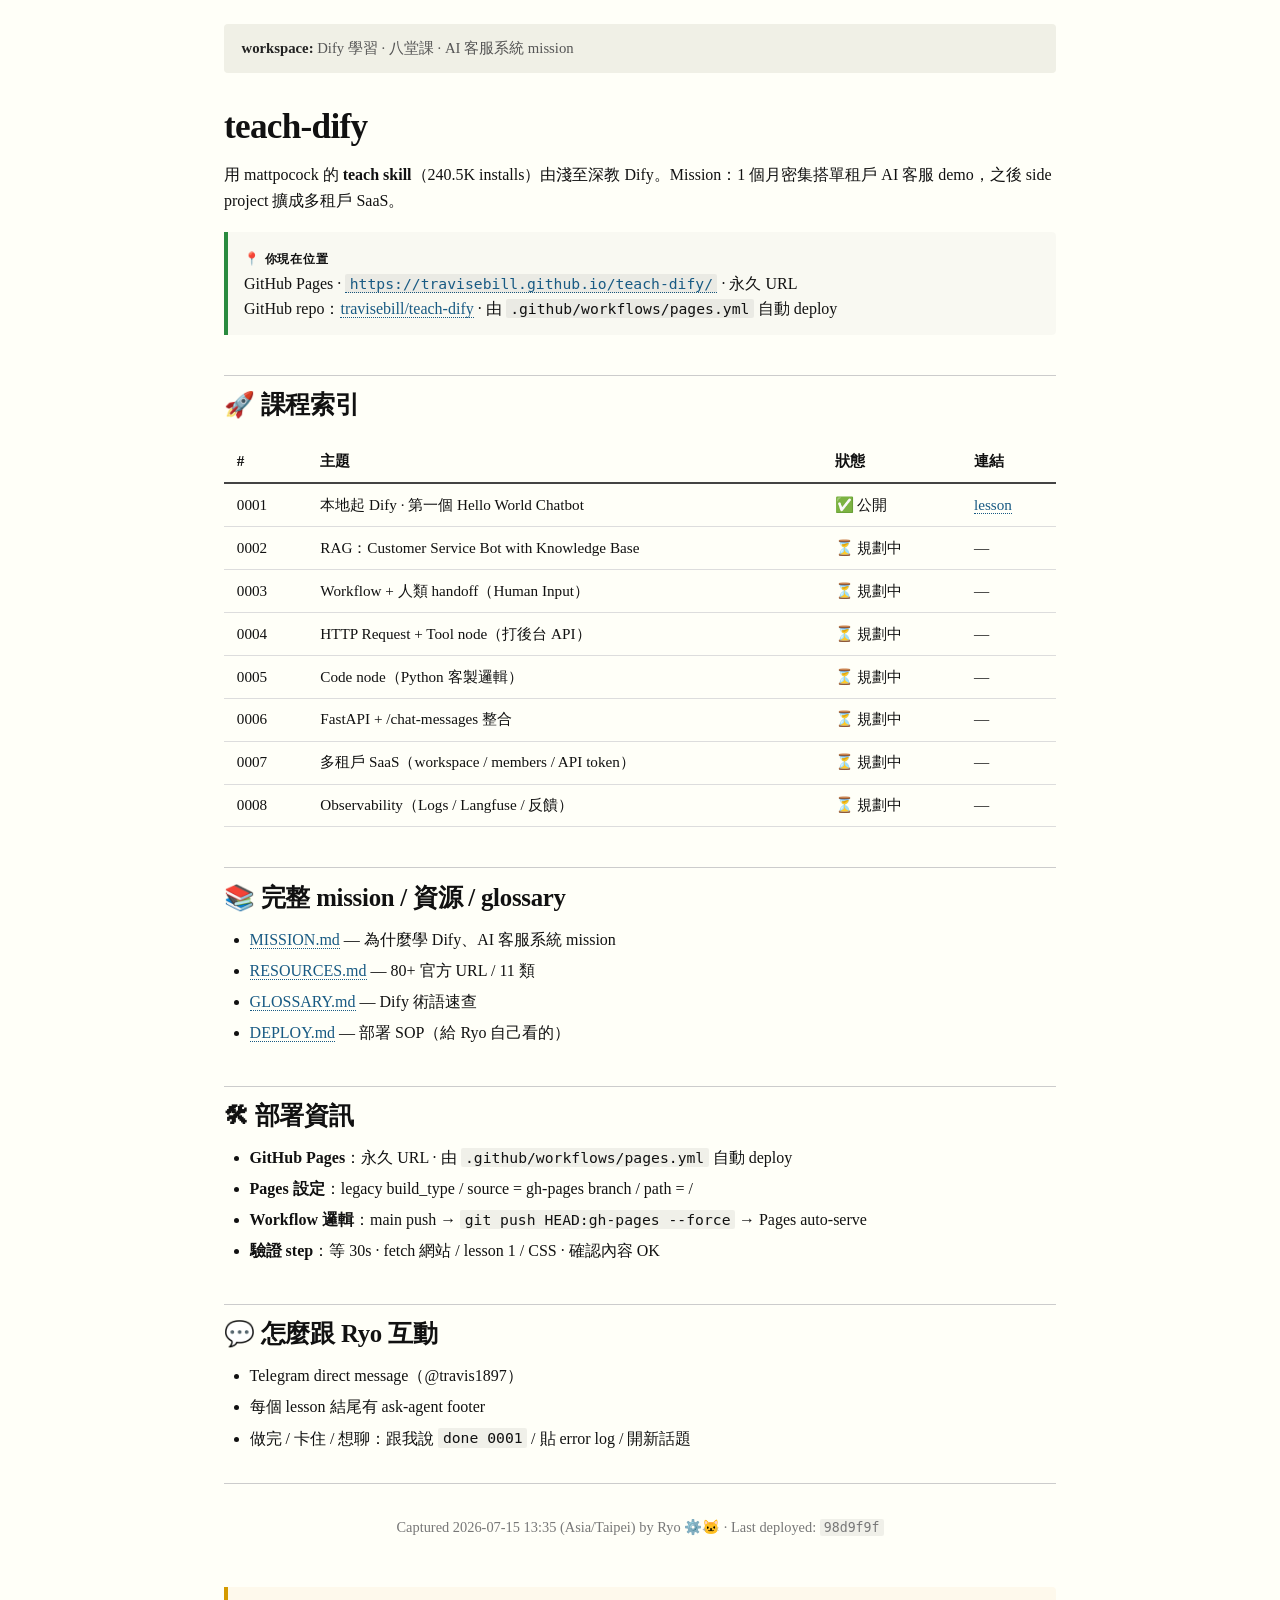
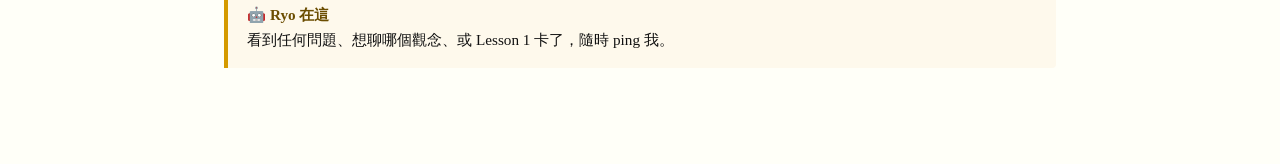
==== index.html @ ba3ce83f "deploy: index.html hub + DEPLOY.md documents GitHub Pages active - index.html: lesson index + missio" ====
<!DOCTYPE html>
<html lang="zh-Hant">
<head>
<meta charset="UTF-8" />
<meta name="viewport" content="width=device-width, initial-scale=1" />
<title>teach-dify — Dify 學習 workspace</title>
<link rel="stylesheet" href="assets/style.css" />
</head>
<body>

<header class="lesson-mission-banner">
  <strong>workspace:</strong> Dify 學習 · 八堂課 · AI 客服系統 mission
</header>

<h1>teach-dify</h1>

<p>用 mattpocock 的 <strong>teach skill</strong>（240.5K installs）由淺至深教 Dify。Mission：1 個月密集搭單租戶 AI 客服 demo，之後 side project 擴成多租戶 SaaS。</p>

<p class="callout win">
<span class="label">📍 你現在位置</span><br>
GitHub Pages · <a href="https://travisebill.github.io/teach-dify/"><code>https://travisebill.github.io/teach-dify/</code></a> · 永久 URL<br>
GitHub repo：<a href="https://github.com/travisebill/teach-dify">travisebill/teach-dify</a> · 由 <code>.github/workflows/pages.yml</code> 自動 deploy
</p>

<h2>🚀 課程索引</h2>

<table>
<thead>
<tr><th>#</th><th>主題</th><th>狀態</th><th>連結</th></tr>
</thead>
<tbody>
<tr>
  <td>0001</td>
  <td>本地起 Dify · 第一個 Hello World Chatbot</td>
  <td>✅ 公開</td>
  <td><a href="lessons/0001-self-host-and-hello-world-chatbot.html">lesson</a></td>
</tr>
<tr>
  <td>0002</td>
  <td>RAG：Customer Service Bot with Knowledge Base</td>
  <td>⏳ 規劃中</td>
  <td>—</td>
</tr>
<tr>
  <td>0003</td>
  <td>Workflow + 人類 handoff（Human Input）</td>
  <td>⏳ 規劃中</td>
  <td>—</td>
</tr>
<tr>
  <td>0004</td>
  <td>HTTP Request + Tool node（打後台 API）</td>
  <td>⏳ 規劃中</td>
  <td>—</td>
</tr>
<tr>
  <td>0005</td>
  <td>Code node（Python 客製邏輯）</td>
  <td>⏳ 規劃中</td>
  <td>—</td>
</tr>
<tr>
  <td>0006</td>
  <td>FastAPI + /chat-messages 整合</td>
  <td>⏳ 規劃中</td>
  <td>—</td>
</tr>
<tr>
  <td>0007</td>
  <td>多租戶 SaaS（workspace / members / API token）</td>
  <td>⏳ 規劃中</td>
  <td>—</td>
</tr>
<tr>
  <td>0008</td>
  <td>Observability（Logs / Langfuse / 反饋）</td>
  <td>⏳ 規劃中</td>
  <td>—</td>
</tr>
</tbody>
</table>

<h2>📚 完整 mission / 資源 / glossary</h2>

<ul>
  <li><a href="MISSION.md">MISSION.md</a> — 為什麼學 Dify、AI 客服系統 mission</li>
  <li><a href="RESOURCES.md">RESOURCES.md</a> — 80+ 官方 URL / 11 類</li>
  <li><a href="reference/GLOSSARY.md">GLOSSARY.md</a> — Dify 術語速查</li>
  <li><a href="DEPLOY.md">DEPLOY.md</a> — 部署 SOP（給 Ryo 自己看的）</li>
</ul>

<h2>🛠 部署資訊</h2>
<ul>
  <li><strong>GitHub Pages</strong>：永久 URL · 由 <code>.github/workflows/pages.yml</code> 自動 deploy</li>
  <li><strong>Pages 設定</strong>：legacy build_type / source = gh-pages branch / path = /</li>
  <li><strong>Workflow 邏輯</strong>：main push → <code>git push HEAD:gh-pages --force</code> → Pages auto-serve</li>
  <li><strong>驗證 step</strong>：等 30s · fetch 網站 / lesson 1 / CSS · 確認內容 OK</li>
</ul>

<h2>💬 怎麼跟 Ryo 互動</h2>
<ul>
  <li>Telegram direct message（@travis1897）</li>
  <li>每個 lesson 結尾有 ask-agent footer</li>
  <li>做完 / 卡住 / 想聊：跟我說 <code>done 0001</code> / 貼 error log / 開新話題</li>
</ul>

<hr>

<p style="text-align: center; color: #777; font-size: 0.9em;">
Captured 2026-07-15 13:35 (Asia/Taipei) by Ryo ⚙️🐱 ·
Last deployed: <code>98d9f9f</code>
</p>

<footer class="ask-agent">
<strong>🤖 Ryo 在這</strong><br>
看到任何問題、想聊哪個觀念、或 Lesson 1 卡了，隨時 ping 我。
</footer>

</body>
</html>
---- assets/style.css ----
/* Tufte-inspired shared stylesheet for Dify teach-dify lessons
   Designed for clean reading + printing. Lessons link this once at top. */

/* ---------- Reset & base ---------- */
* { box-sizing: border-box; }
html { font-size: 16px; }
body {
  font-family: "ETBembo", "Palatino Linotype", "Palatino", Georgia, serif;
  line-height: 1.6;
  color: #111;
  background: #fffff8;
  max-width: 880px;
  margin: 0 auto;
  padding: 2.5rem 1.5rem 6rem;
  counter-reset: footnote;
}

/* ---------- Headings ---------- */
h1, h2, h3, h4 {
  font-weight: 700;
  line-height: 1.25;
  margin: 1.6rem 0 0.8rem;
  letter-spacing: -0.01em;
}
h1 {
  font-size: 2.2rem;
  margin-top: 0;
  letter-spacing: -0.02em;
}
h2 {
  font-size: 1.55rem;
  margin-top: 2.5rem;
  padding-top: 0.9rem;
  border-top: 1px solid #ccc;
}
h3 { font-size: 1.25rem; margin-top: 1.6rem; }
h4 {
  font-size: 1.05rem;
  font-style: italic;
  font-weight: 400;
  margin-top: 1.2rem;
  color: #333;
}

/* ---------- Paragraphs ---------- */
p { margin: 0.8rem 0; }

/* ---------- Links ---------- */
a {
  color: #185a83;
  text-decoration: none;
  border-bottom: 1px dotted #185a83;
}
a:hover { border-bottom-style: solid; }

/* ---------- Inline code ---------- */
code {
  font-family: "Consolas", "SF Mono", "Menlo", "DejaVu Sans Mono", monospace;
  font-size: 0.92em;
  background: rgba(0, 0, 0, 0.06);
  padding: 0.08em 0.3em;
  border-radius: 2px;
}

/* ---------- Code blocks ---------- */
pre {
  background: #f4f4ed;
  border-left: 3px solid #999;
  padding: 0.85rem 1.05rem;
  font-family: "Consolas", "SF Mono", "Menlo", "DejaVu Sans Mono", monospace;
  font-size: 0.9em;
  line-height: 1.45;
  overflow-x: auto;
  border-radius: 0 4px 4px 0;
  margin: 1rem 0;
}
pre code { background: none; padding: 0; font-size: inherit; }

/* ---------- Lists ---------- */
ul, ol { padding-left: 1.6rem; margin: 0.8rem 0; }
li { margin: 0.35rem 0; }
ul.task-list { list-style: none; padding-left: 1rem; }
ul.task-list li input { margin-right: 0.5rem; }

/* ---------- Blockquotes ---------- */
blockquote {
  margin: 1.2rem 0;
  padding: 0.4rem 1.2rem;
  border-left: 3px solid #ccc;
  color: #555;
  font-style: italic;
}
blockquote p { margin: 0.4rem 0; }

/* ---------- Tables ---------- */
table {
  border-collapse: collapse;
  margin: 1.2rem 0;
  width: 100%;
  font-size: 0.95em;
}
th, td {
  padding: 0.55rem 0.8rem;
  text-align: left;
  border-bottom: 1px solid #ddd;
  vertical-align: top;
}
th { border-bottom: 2px solid #444; font-weight: 600; }

/* ---------- Callouts ---------- */
.callout {
  margin: 1.2rem 0;
  padding: 0.8rem 1rem;
  border-left: 4px solid;
  border-radius: 0 4px 4px 0;
  background: rgba(0, 0, 0, 0.025);
}
.callout .label {
  font-weight: 700;
  text-transform: uppercase;
  font-size: 0.78em;
  letter-spacing: 0.06em;
}
.callout.win  { border-color: #2a8b3f; }
.callout.warn { border-color: #c97400; }
.callout.fail { border-color: #c0392b; }
.callout.tip  { border-color: #185a83; }
.callout p { margin: 0.4rem 0; }

/* ---------- Mission banner (top of every lesson) ---------- */
.lesson-mission-banner {
  margin: -1rem 0 2rem;
  padding: 0.8rem 1.1rem;
  background: #f0f0e6;
  border-radius: 4px;
  font-size: 0.92em;
  color: #555;
}
.lesson-mission-banner strong { color: #222; }

/* ---------- Quiz widget ---------- */
.quiz {
  margin: 1.2rem 0;
  padding: 1rem 1.1rem;
  background: #f7f7f1;
  border: 1px solid #d6d6cc;
  border-radius: 4px;
}
.quiz p:first-child { margin-top: 0; }
.quiz ol.options {
  list-style: none;
  padding-left: 0;
  margin: 0.6rem 0;
}
.quiz ol.options li {
  margin: 0.4rem 0;
  padding: 0;
}
.quiz button {
  display: inline-block;
  margin: 0.3rem 0.4rem 0.3rem 0;
  padding: 0.45rem 0.9rem;
  background: #fff;
  border: 1px solid #999;
  border-radius: 3px;
  cursor: pointer;
  font-size: 0.95em;
  font-family: inherit;
}
.quiz button:hover { background: #fef9ec; border-color: #666; }
.quiz button.correct { background: #dff5d6; border-color: #2a8b3f; }
.quiz button.wrong   { background: #ffd9d3; border-color: #c0392b; }
.quiz .feedback {
  margin-top: 0.7rem;
  font-weight: 600;
  display: none;
}
.quiz .feedback.show { display: block; }

/* ---------- Sidenotes / margin notes ---------- */
.sidenote {
  float: right;
  clear: right;
  margin-right: -9rem;
  width: 7.5rem;
  font-size: 0.82em;
  font-style: italic;
  color: #555;
  background: rgba(255, 255, 200, 0.35);
  padding: 0.3rem 0.55rem;
  border-radius: 3px;
  line-height: 1.4;
}

/* ---------- HR ---------- */
hr {
  border: 0;
  border-top: 1px solid #ccc;
  margin: 2rem 0;
}

/* ---------- Footer / ask-the-agent ---------- */
footer.ask-agent {
  margin-top: 3rem;
  padding: 1rem 1.2rem;
  background: #fef9ec;
  border-left: 4px solid #d49a00;
  border-radius: 0 4px 4px 0;
  font-size: 0.95em;
}
footer.ask-agent strong { color: #6b4d00; }
footer.ask-agent code { background: rgba(0, 0, 0, 0.07); }

/* ---------- Print friendly ---------- */
@media print {
  body { background: white; max-width: 100%; padding: 1rem; }
  .no-print, footer.ask-agent { display: none; }
  pre { break-inside: avoid; page-break-inside: avoid; }
  h2 { page-break-before: auto; }
  a { border-bottom: none; color: #333; }
}
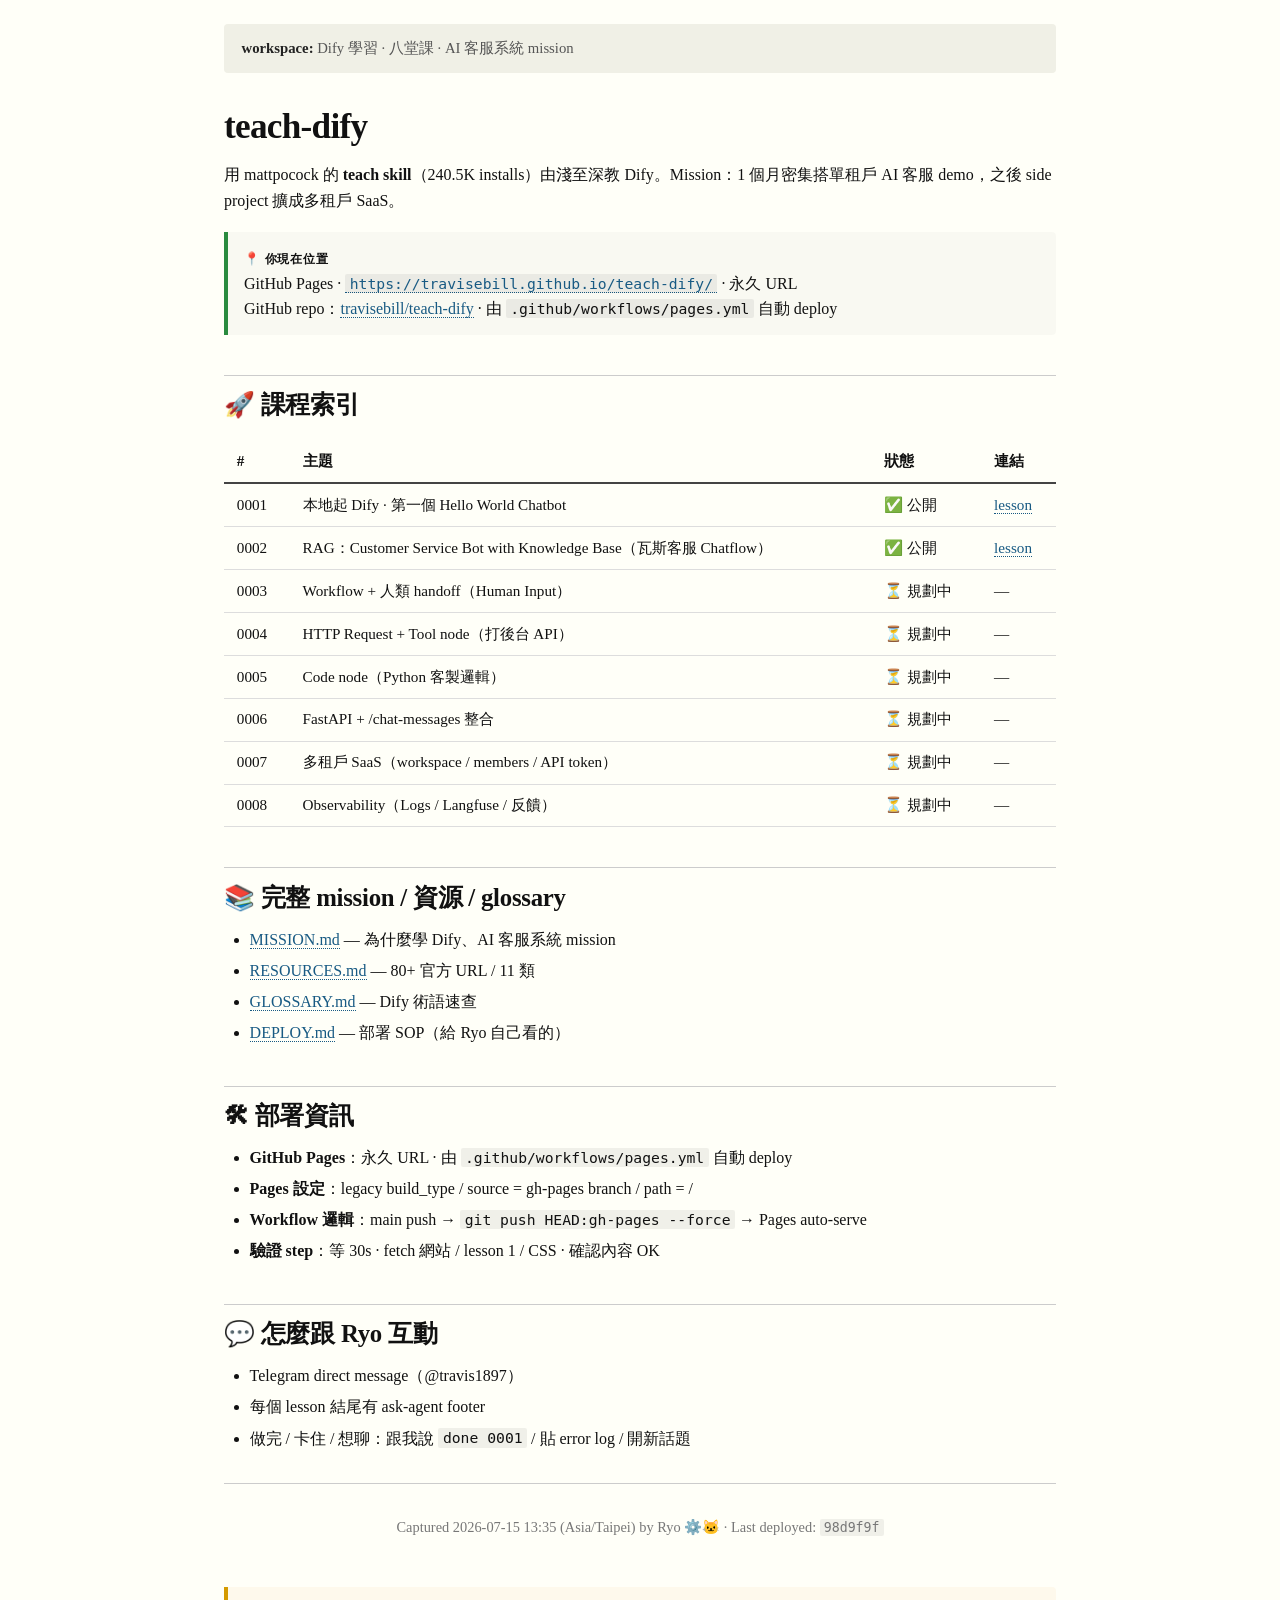
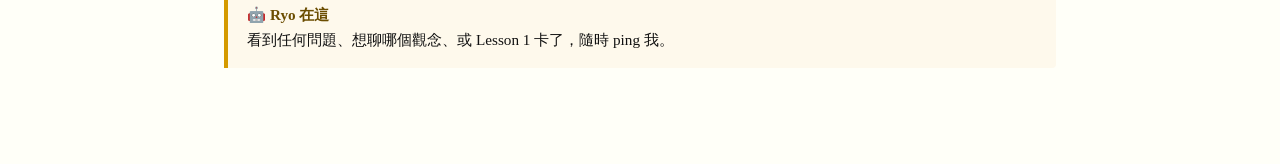
==== commit ff2a0fe4: "lesson 0002: Customer Service Bot w/ KB (RAG + Chatflow 5 nodes) - lessons/0002-customer-service-bot" ====
--- a/index.html
+++ b/index.html
@@ -37,9 +37,9 @@
 </tr>
 <tr>
   <td>0002</td>
-  <td>RAG：Customer Service Bot with Knowledge Base</td>
-  <td>⏳ 規劃中</td>
-  <td>—</td>
+  <td>RAG：Customer Service Bot with Knowledge Base（瓦斯客服 Chatflow）</td>
+  <td>✅ 公開</td>
+  <td><a href="lessons/0002-customer-service-bot-rag-kb.html">lesson</a></td>
 </tr>
 <tr>
   <td>0003</td>
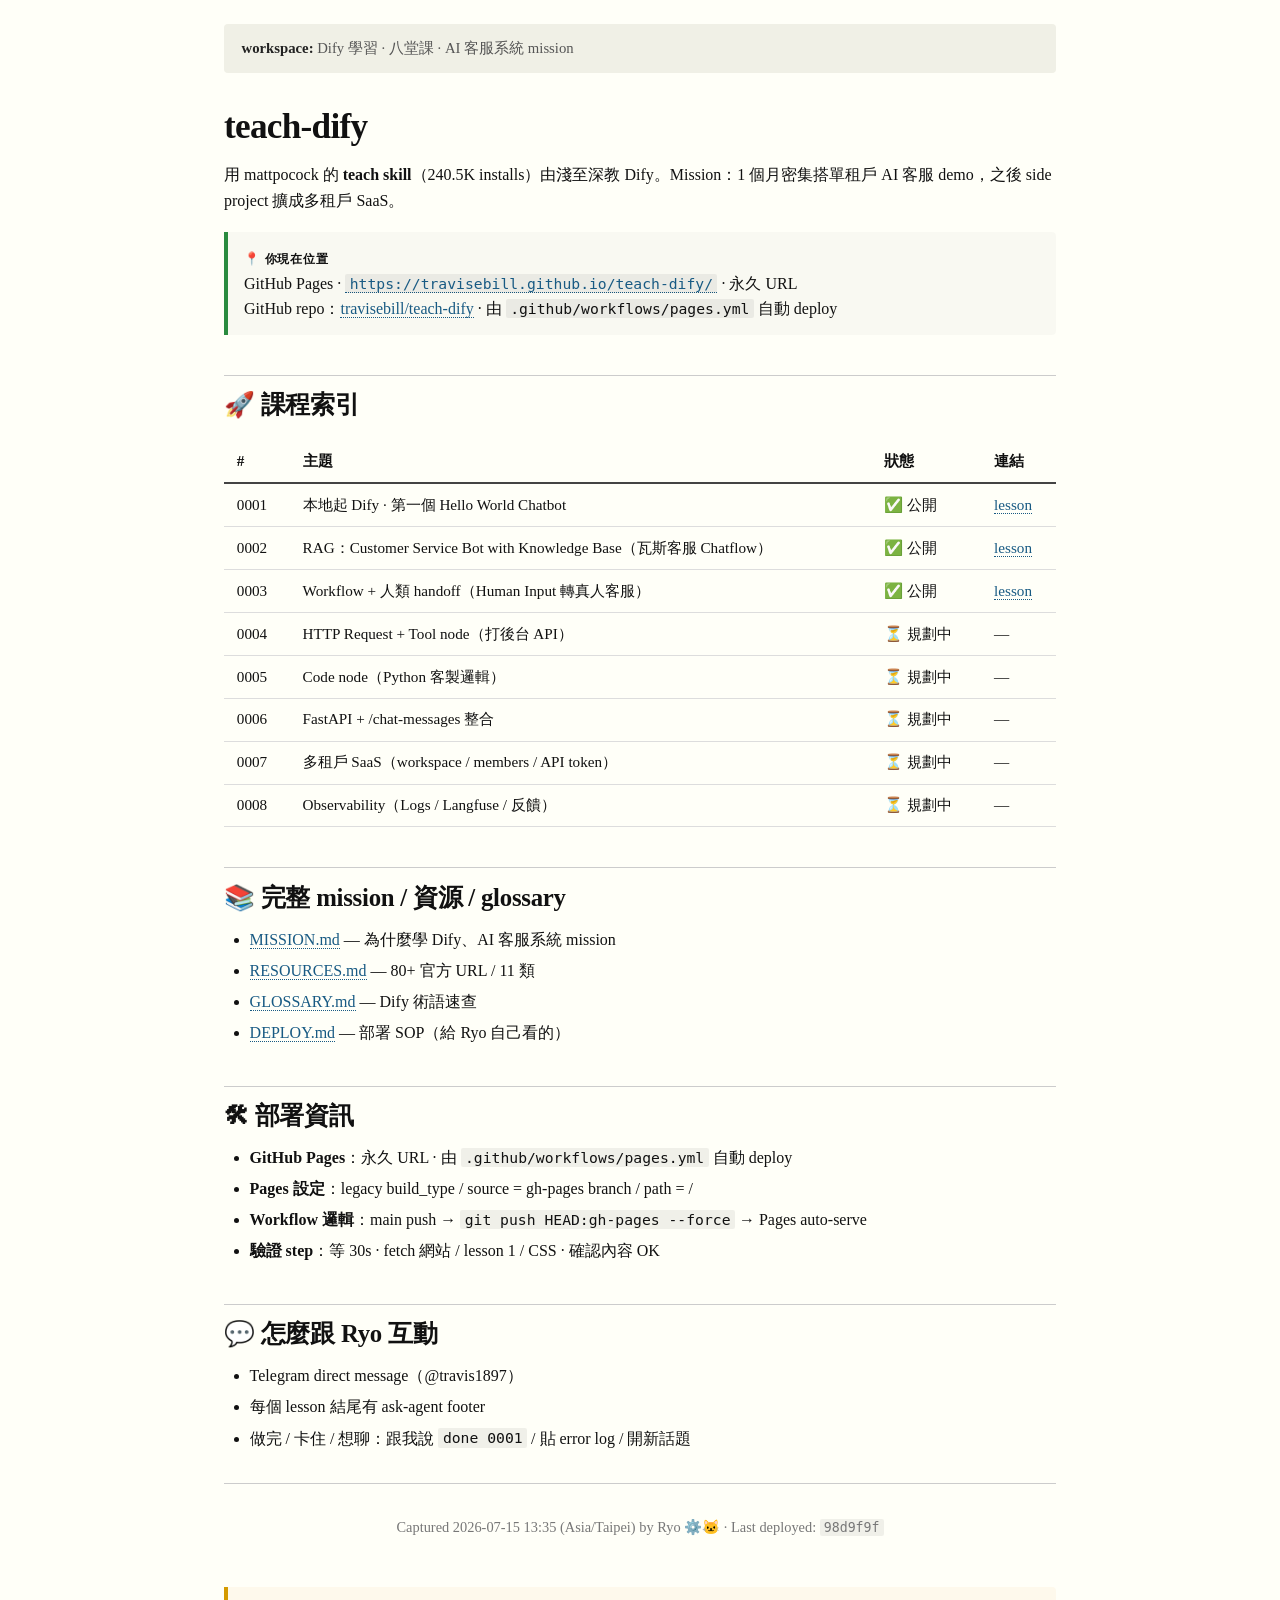
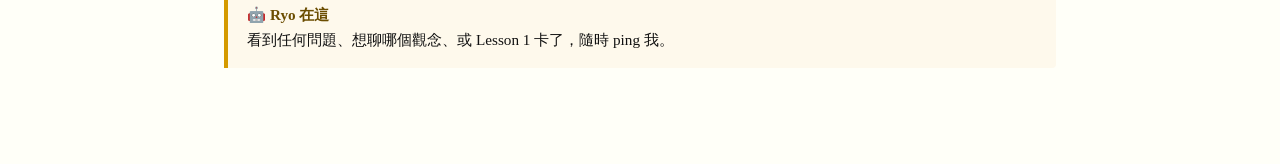
==== commit fdc54f9f: "lesson 0003: Workflow + Human Input (handoff to human) + learning record 0002" ====
--- a/index.html
+++ b/index.html
@@ -43,9 +43,9 @@
 </tr>
 <tr>
   <td>0003</td>
-  <td>Workflow + 人類 handoff（Human Input）</td>
-  <td>⏳ 規劃中</td>
-  <td>—</td>
+  <td>Workflow + 人類 handoff（Human Input 轉真人客服）</td>
+  <td>✅ 公開</td>
+  <td><a href="lessons/0003-workflow-human-handoff.html">lesson</a></td>
 </tr>
 <tr>
   <td>0004</td>
